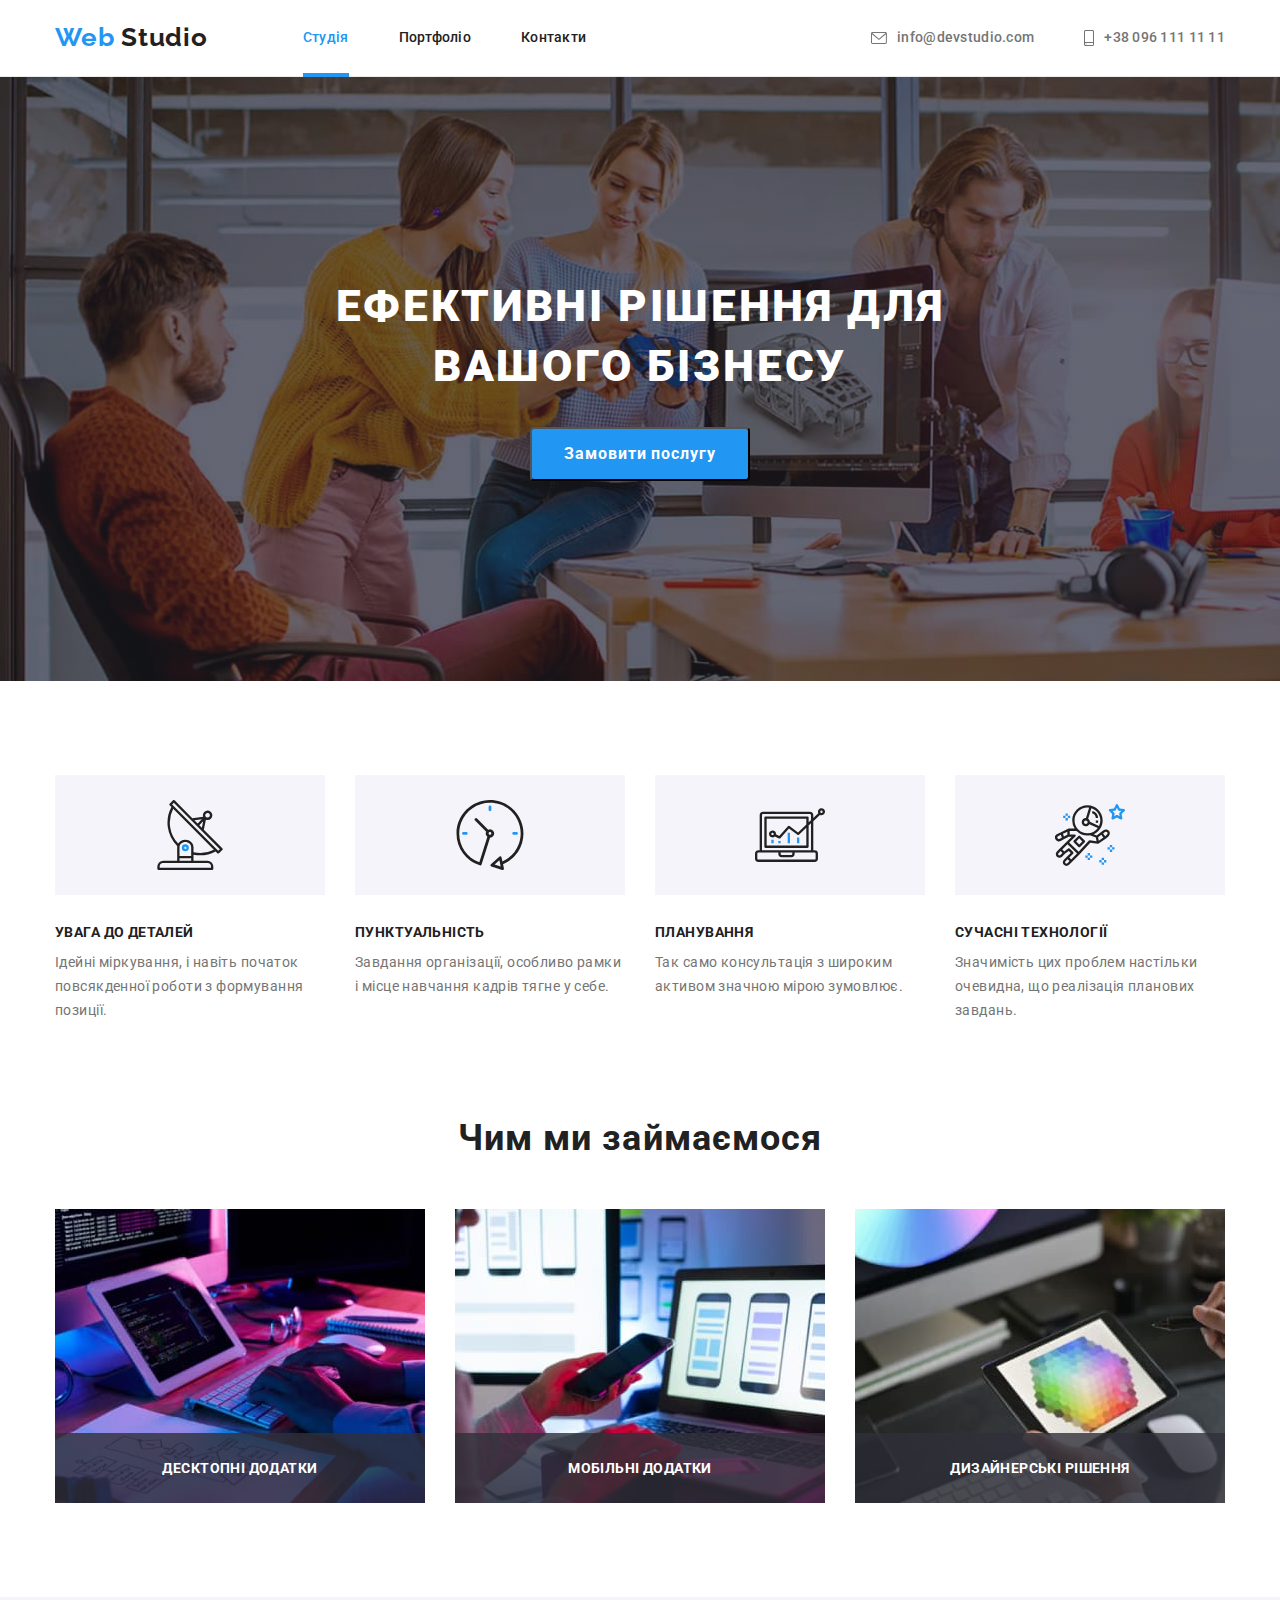
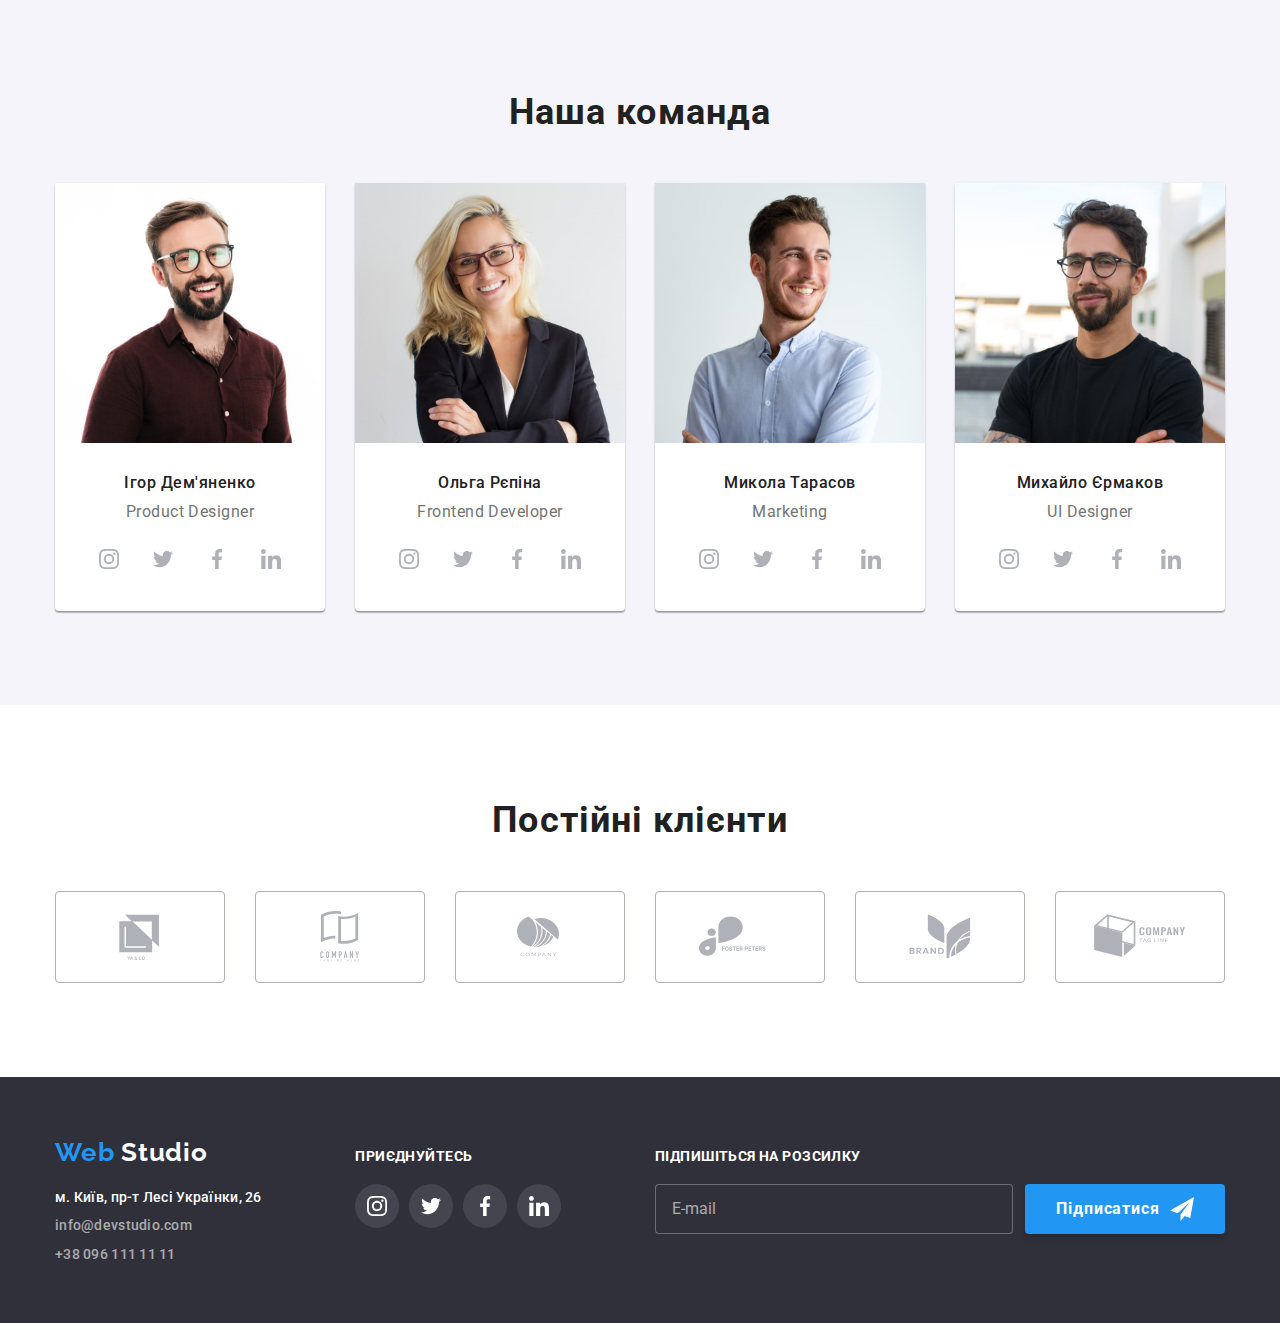
==== index.html @ 8e0d3721 "copy" ====
<!DOCTYPE html>
<html lang="uk">
  <head>
    <meta charset="UTF-8" />
    <meta http-equiv="X-UA-Compatible" content="IE=edge" />
    <meta name="viewport" content="width=device-width, initial-scale=1.0" />
    <title>studio</title>
    <link rel="preconnect" href="https://fonts.googleapis.com" />
    <link rel="preconnect" href="https://fonts.gstatic.com" crossorigin />
    <link
      href="https://fonts.googleapis.com/css2?family=Raleway:wght@700&family=Roboto:wght@400;500;700;900&display=swap"
      rel="stylesheet"
    />
    <link
      rel="stylesheet"
      href="https://cdnjs.cloudflare.com/ajax/libs/modern-normalize/1.1.0/modern-normalize.min.css"
    />
    <link rel="stylesheet" href="./css/main.min.css" />
  </head>
  <body>
    <header class="header header_border">
      <div class="container header__header-container">
        <nav class="page-navigation page-navigation_position">
          <a href="./index.html" class="logo page-navigator__logo"
            ><span class="logo__accent">Web</span> Studio</a
          >
          <ul class="list menu menu_position">
            <li>
              <a href="./index.html" class="menu__link menu__link_current"
                >Студія</a
              >
            </li>
            <li><a href="./portfolio.html" class="menu__link">Портфоліо</a></li>
            <li><a href="" class="menu__link">Контакти</a></li>
          </ul>
        </nav>
        <ul class="list main-contacts main-contacts_position">
          <li>
            <a
              href="mailto:info@devstudio.com"
              class="contact main-contacts__contact"
            >
              <svg
                aria-label="іконка листа"
                class="contact__icon-mail"
                width="16"
                height="12"
              >
                <use href="./image/sprite.svg#icon-mail"></use>
              </svg>
              info@devstudio.com
            </a>
          </li>
          <li>
            <a href="tel:+380961111111" class="contact main-contacts__contact">
              <svg
                aria-label="іконка телефону"
                class="contact__icon-phone"
                width="10"
                height="16"
              >
                <use href="./image/sprite.svg#icon-phone"></use></svg
              >+38 096 111 11 11</a
            >
          </li>
        </ul>
      </div>
    </header>
    <main>
      <!-- Замовити послугу -->
      <section class="hero hero_overview">
        <div class="container">
          <h1 class="hero__title">Ефективні рішення для вашого бізнесу</h1>
          <button type="button" class="hero__button" data-modal-open>
            Замовити послугу
          </button>
        </div>
      </section>
      <!-- Наші уміння -->
      <section class="our-skills">
        <div class="container">
          <h2 class="visually-hidden">Наші переваги</h2>
          <ul class="skills-list list">
            <li>
              <div class="icon-skills">
                <svg width="70" height="70">
                  <use href="./image/sprite.svg#icon-antenna"></use>
                </svg>
              </div>
              <h3 class="skills-title">Увага до деталей</h3>
              <p class="text">
                Ідейні міркування, і навіть початок повсякденної роботи з
                формування позиції.
              </p>
            </li>
            <li>
              <div class="icon-skills">
                <svg width="70" height="70">
                  <use href="./image/sprite.svg#icon-clock"></use>
                </svg>
              </div>
              <h3 class="skills-title">Пунктуальність</h3>
              <p class="text">
                Завдання організації, особливо рамки і місце навчання кадрів
                тягне у себе.
              </p>
            </li>
            <li>
              <div class="icon-skills">
                <svg width="70" height="70">
                  <use href="./image/sprite.svg#icon-diagram"></use>
                </svg>
              </div>
              <h3 class="skills-title">Планування</h3>
              <p class="text">
                Так само консультація з широким активом значною мірою зумовлює.
              </p>
            </li>
            <li>
              <div class="icon-skills">
                <svg width="70" height="70">
                  <use href="./image/sprite.svg#icon-astronaut"></use>
                </svg>
              </div>
              <h3 class="skills-title">Сучасні технології</h3>
              <p class="text">
                Значимість цих проблем настільки очевидна, що реалізація
                планових завдань.
              </p>
            </li>
          </ul>
        </div>
      </section>
      <!-- Чим ми займаємося -->
      <section class="section">
        <div class="container">
          <h2 class="work">Чим ми займаємося</h2>
          <ul class="list work-list">
            <li class="work-list-img">
              <img
                src="image/img1.jpg"
                alt="людина набирає текст на клавіатурі"
                width="370"
              />
              <p class="work-text">Десктопні додатки</p>
            </li>
            <li class="work-list-img">
              <img
                src="image/img2.jpg"
                alt="людина тримає в руці телефон"
                width="370"
              />
              <p class="work-text">Мобільні додатки</p>
            </li>
            <li class="work-list-img">
              <img
                src="image/img3.jpg"
                alt="людина розфарбовує малюнок на
            планшеті"
                width="370"
              />
              <p class="work-text">Дизайнерські рішення</p>
            </li>
          </ul>
        </div>
      </section>
      <!-- Наша команда -->
      <section class="our-team section">
        <div class="container">
          <h2 class="team">Наша команда</h2>
          <ul class="list our-team-list">
            <li class="team-list">
              <img
                src="image/ProductDesigner.jpg"
                alt="фотографія головного дизайнера"
                width="270"
              />
              <h3 class="name">Ігор Дем'яненко</h3>
              <p lang="en" class="profession">Product Designer</p>
              <ul class="name-icon">
                <li class="name-list">
                  <a class="name-icon-link" href="">
                    <svg
                      lang="en"
                      aria-label="instagram icon"
                      class="socials-icon"
                      width="20"
                      height="20"
                    >
                      <use href="./image/sprite.svg#icon-instagram"></use>
                    </svg>
                  </a>
                </li>
                <li class="name-list">
                  <a class="name-icon-link" href="">
                    <svg
                      lang="en"
                      aria-label="twitter icon"
                      class="socials-icon"
                      width="20"
                      height="20"
                    >
                      <use href="./image/sprite.svg#icon-twitter"></use>
                    </svg>
                  </a>
                </li>
                <li class="name-list">
                  <a class="name-icon-link" href="">
                    <svg
                      lang="en"
                      aria-label="facebook icon"
                      class="socials-icon"
                      width="20"
                      height="20"
                    >
                      <use href="./image/sprite.svg#icon-facebook"></use>
                    </svg>
                  </a>
                </li>
                <li class="name-list">
                  <a class="name-icon-link" href="">
                    <svg
                      lang="en"
                      aria-label="linkedin icon"
                      class="socials-icon"
                      width="20"
                      height="20"
                    >
                      <use href="./image/sprite.svg#icon-linkedin"></use>
                    </svg>
                  </a>
                </li>
              </ul>
            </li>
            <li class="team-list">
              <img
                src="image/FrontendDeveloper.jpg"
                alt="фотографія розробника"
                width="270"
              />
              <h3 class="name">Ольга Рєпіна</h3>
              <p lang="en" class="profession">Frontend Developer</p>
              <ul class="name-icon">
                <li class="name-list">
                  <a class="name-icon-link" href="">
                    <svg
                      lang="en"
                      aria-label="instagram icon"
                      class="socials-icon"
                      width="20"
                      height="20"
                    >
                      <use href="./image/sprite.svg#icon-instagram"></use>
                    </svg>
                  </a>
                </li>
                <li class="name-list">
                  <a class="name-icon-link" href="">
                    <svg
                      lang="en"
                      aria-label="twitter icon"
                      class="socials-icon"
                      width="20"
                      height="20"
                    >
                      <use href="./image/sprite.svg#icon-twitter"></use>
                    </svg>
                  </a>
                </li>
                <li class="name-list">
                  <a class="name-icon-link" href="">
                    <svg
                      lang="en"
                      aria-label="facebook icon"
                      class="socials-icon"
                      width="20"
                      height="20"
                    >
                      <use href="./image/sprite.svg#icon-facebook"></use>
                    </svg>
                  </a>
                </li>
                <li class="name-list">
                  <a class="name-icon-link" href="">
                    <svg
                      lang="en"
                      aria-label="linkedin icon"
                      class="socials-icon"
                      width="20"
                      height="20"
                    >
                      <use href="./image/sprite.svg#icon-linkedin"></use>
                    </svg>
                  </a>
                </li>
              </ul>
            </li>
            <li class="team-list">
              <img
                src="image/Marketing.jpg"
                alt="фотографія маркетолога"
                width="270"
              />
              <h3 class="name">Микола Тарасов</h3>
              <p lang="en" class="profession">Marketing</p>
              <ul class="name-icon">
                <li class="name-list">
                  <a class="name-icon-link" href="">
                    <svg
                      lang="en"
                      aria-label="instagram icon"
                      class="socials-icon"
                      width="20"
                      height="20"
                    >
                      <use href="./image/sprite.svg#icon-instagram"></use>
                    </svg>
                  </a>
                </li>
                <li class="name-list">
                  <a class="name-icon-link" href="">
                    <svg
                      lang="en"
                      aria-label="twitter icon"
                      class="socials-icon"
                      width="20"
                      height="20"
                    >
                      <use href="./image/sprite.svg#icon-twitter"></use>
                    </svg>
                  </a>
                </li>
                <li class="name-list">
                  <a class="name-icon-link" href="">
                    <svg
                      lang="en"
                      aria-label="facebook icon"
                      class="socials-icon"
                      width="20"
                      height="20"
                    >
                      <use href="./image/sprite.svg#icon-facebook"></use>
                    </svg>
                  </a>
                </li>
                <li class="name-list">
                  <a class="name-icon-link" href="">
                    <svg
                      lang="en"
                      aria-label="linkedin icon"
                      class="socials-icon"
                      width="20"
                      height="20"
                    >
                      <use href="./image/sprite.svg#icon-linkedin"></use>
                    </svg>
                  </a>
                </li>
              </ul>
            </li>
            <li class="team-list">
              <img
                src="image/UIDesigner.jpg"
                alt="фотографія дизайнера"
                width="270"
              />
              <h3 class="name">Михайло Єрмаков</h3>
              <p lang="en" class="profession">UI Designer</p>
              <ul class="name-icon">
                <li class="name-list">
                  <a class="name-icon-link" href="">
                    <svg
                      lang="en"
                      aria-label="instagram icon"
                      class="socials-icon"
                      width="20"
                      height="20"
                    >
                      <use href="./image/sprite.svg#icon-instagram"></use>
                    </svg>
                  </a>
                </li>
                <li class="name-list">
                  <a class="name-icon-link" href="">
                    <svg
                      lang="en"
                      aria-label="twitter icon"
                      class="socials-icon"
                      width="20"
                      height="20"
                    >
                      <use href="./image/sprite.svg#icon-twitter"></use>
                    </svg>
                  </a>
                </li>
                <li class="name-list">
                  <a class="name-icon-link" href="">
                    <svg
                      lang="en"
                      aria-label="facebook icon"
                      class="socials-icon"
                      width="20"
                      height="20"
                    >
                      <use href="./image/sprite.svg#icon-facebook"></use>
                    </svg>
                  </a>
                </li>
                <li class="name-list">
                  <a class="name-icon-link" href="">
                    <svg
                      lang="en"
                      aria-label="linkedin icon"
                      class="socials-icon"
                      width="20"
                      height="20"
                    >
                      <use href="./image/sprite.svg#icon-linkedin"></use>
                    </svg>
                  </a>
                </li>
              </ul>
            </li>
          </ul>
        </div>
      </section>
      <!-- Постійні клієнти -->
      <section class="section">
        <div class="container">
          <h2 class="clients">Постійні клієнти</h2>
          <ul class="clients-list">
            <li class="clients-list-icon">
              <a class="clients-link" href="">
                <svg class="clients-icon" width="106" height="60">
                  <use href="./image/sprite.svg#icon-Logo1"></use>
                </svg>
              </a>
            </li>
            <li class="clients-list-icon">
              <a class="clients-link" href="">
                <svg class="clients-icon" width="106" height="60">
                  <use href="./image/sprite.svg#icon-Logo2"></use>
                </svg>
              </a>
            </li>
            <li class="clients-list-icon">
              <a class="clients-link" href="">
                <svg class="clients-icon" width="106" height="60">
                  <use href="./image/sprite.svg#icon-Logo3"></use>
                </svg>
              </a>
            </li>
            <li class="clients-list-icon">
              <a class="clients-link" href="">
                <svg class="clients-icon" width="106" height="60">
                  <use href="./image/sprite.svg#icon-Logo4"></use>
                </svg>
              </a>
            </li>
            <li class="clients-list-icon">
              <a class="clients-link" href="">
                <svg class="clients-icon" width="106" height="60">
                  <use href="./image/sprite.svg#icon-Logo5"></use>
                </svg>
              </a>
            </li>
            <li class="clients-list-icon">
              <a class="clients-link" href="">
                <svg class="clients-icon" width="106" height="60">
                  <use href="./image/sprite.svg#icon-Logo6"></use>
                </svg>
              </a>
            </li>
          </ul>
        </div>
      </section>
    </main>
    <footer class="footer-item footer-item_position">
      <div class="container footer-item__footer-container">
        <div class="footer-box footer-box_position">
          <a href="./index.html" class="logo footer-item__logo">
            <span class="logo__accent">Web</span> Studio</a
          >
          <address>
            <ul class="footer-address list">
              <li class="footer-address__title">
                <a href="" class="footer-address__location"
                  >м. Київ, пр-т Лесі Українки, 26</a
                >
              </li>
              <li class="footer-address__title">
                <a
                  href="mailto:info@devstudio.com"
                  class="footer-address__contact"
                  >info@devstudio.com</a
                >
              </li>
              <li class="footer-address__title">
                <a href="tel:+380961111111" class="footer-address__contact"
                  >+38 096 111 11 11</a
                >
              </li>
            </ul>
          </address>
        </div>
        <div>
          <p class="footer-title footer-title_position">Приєднуйтесь</p>
          <ul class="footer-icon-list footer-icon-list_overview">
            <li class="footer-icon footer-icon-list__footer-icon">
              <a href="">
                <svg
                  lang="en"
                  aria-label="instagram icon"
                  class="footer-icon__socials"
                  width="20"
                  height="20"
                >
                  <use href="./image/sprite.svg#icon-instagram"></use></svg
              ></a>
            </li>
            <li class="footer-icon footer-icon-list__footer-icon">
              <a href="">
                <svg
                  lang="en"
                  aria-label="twitter icon"
                  class="footer-icon__socials"
                  width="20"
                  height="20"
                >
                  <use href="./image/sprite.svg#icon-twitter"></use>
                </svg>
              </a>
            </li>
            <li class="footer-icon footer-icon-list__footer-icon">
              <a href="">
                <svg
                  lang="en"
                  aria-label="facebook icon"
                  class="footer-icon__socials"
                  width="20"
                  height="20"
                >
                  <use href="./image/sprite.svg#icon-facebook"></use>
                </svg>
              </a>
            </li>
            <li class="footer-icon footer-icon-list__footer-icon">
              <a href="">
                <svg
                  lang="en"
                  aria-label="linkedin icon"
                  class="footer-icon__socials"
                  width="20"
                  height="20"
                >
                  <use href="./image/sprite.svg#icon-linkedin"></use>
                </svg>
              </a>
            </li>
          </ul>
        </div>
        <div class="footer-mail footer-mail_overview">
          <p class="footer-title footer-title_position">
            Підпишіться на розсилку
          </p>
          <form class="footer-mail__form">
            <label class="footer-mail__field">
              <input
                class="footer-mai__input"
                type="email"
                name="email"
                placeholder="E-mail"
                required
              />
            </label>
            <button
              class="footer-mail-btn footer-mail-btn_overview"
              type="submit"
            >
              Підписатися
              <svg class="footer-mail-btn__icon" width="24" height="24">
                <use href="./image/sprite.svg#icon-send"></use>
              </svg>
            </button>
          </form>
        </div>
      </div>
    </footer>
    <div class="backdrop is-hidden" data-modal>
      <div class="modal">
        <button type="button" class="modal-close-btn" data-modal-close>
          <svg class="modal-close-icon" width="18" height="18">
            <use href="./image/sprite.svg#icon-close"></use>
          </svg>
        </button>
        <p class="modal-form-title">Залиште свої дані, ми вам передзвонимо</p>
        <form class="modal-form">
          <label class="modal-form-field">
            <span class="modal-form-desc">Ім'я</span>
            <span class="modal-form-input-wrapper">
              <input
                class="modal-form-input"
                type="text"
                name="username"
                minlength="2"
                pattern="[a-zA-Zа-яА-ЯїЇіІ]+"
              />
              <svg class="modal-form-input-icon" width="18" height="18">
                <use href="./image/sprite.svg#icon-person-black"></use>
              </svg>
            </span>
          </label>
          <label class="modal-form-field">
            <span class="modal-form-desc">Телефон</span>
            <span class="modal-form-input-wrapper">
              <input
                class="modal-form-input"
                type="tel"
                name="phone_number"
                pattern="[0-9]{3}-[0-9]{3}-[0-9]{2}-[0-9]{2}"
                title="xxx-xxx-xx-xx"
              />
              <svg class="modal-form-input-icon" width="18" height="18">
                <use href="./image/sprite.svg#icon-phone-black"></use>
              </svg>
            </span>
          </label>
          <label class="modal-form-field">
            <span class="modal-form-desc">Пошта</span>
            <span class="modal-form-input-wrapper">
              <input class="modal-form-input" type="email" name="email" />
              <svg class="modal-form-input-icon" width="18" height="18">
                <use href="./image/sprite.svg#icon-email-black"></use>
              </svg>
            </span>
          </label>
          <label class="modal-form-field-coment">
            <span class="modal-form-desc">Коментар</span>
            <textarea
              class="modal-form-message"
              name="feedback"
              placeholder="Введіть текст"
            ></textarea>
          </label>
          <label class="modal-form-check-field">
            <input
              class="modal-form-check visually-hidden"
              type="checkbox"
              name="user-policy"
              required
            />
            <svg class="modal-form-own-checkbox" width="16" height="15">
              <use
                class="modal-form-own-checkbox-icon"
                href="./image/sprite.svg#icon-vector"
              ></use>
            </svg>
            Погоджуюся з розсилкою та приймаю&nbsp;
            <a class="link-contact" href="">Умови договору</a>
          </label>
          <button type="submit" class="modal-form-submit">Відправити</button>
        </form>
      </div>
    </div>
    <script src="./js/modal.js"></script>
  </body>
</html>
---- css/main.min.css ----
:root{--main-color: #212121;--hover-color: #2196F3;--secondary-color: #757575;--withe-color: #ffffff;--background-color: #2F303A;--team-color: #F5F4FA}body{font-family:"Roboto",sans-serif;color:#212121;background-color:#fff}.visually-hidden{position:absolute;white-space:nowrap;width:1px;height:1px;overflow:hidden;border:0;padding:0;clip:rect(0 0 0 0);clip-path:inset(50%);margin:-1px}ul{list-style:none;margin-top:0;margin-bottom:0;padding-left:0}h1,h2,h3,h4,p{margin-top:0;margin-bottom:0}button{cursor:pointer}img{display:block;max-width:100%;height:auto}.section{padding-top:94px;padding-bottom:94px}.container{width:1200px;margin-right:auto;margin-left:auto;padding-right:15px;padding-left:15px}.page-navigator__logo{font-family:"Raleway",sans-serif;font-weight:700;font-size:26px;line-height:1.2;letter-spacing:.03em;color:var(--main-color);text-decoration:none;margin-right:95px}.logo__accent{color:var(--hover-color)}.footer-item__logo{font-family:"Raleway",sans-serif;font-weight:700;font-size:26px;line-height:1.2;letter-spacing:.03em;color:var(--withe-color);text-decoration:none;display:inline-block;margin-bottom:20px}.header_border{border-bottom:1px solid #ececec}.header__header-container{display:flex;align-items:center;justify-content:space-between}.page-navigation_position{display:flex;align-items:center}.menu_position{display:flex;column-gap:50px}.main-contacts_position{display:flex;column-gap:50px}.contact__icon-mail,.contact__icon-phone{margin-right:10px;fill:currentColor}.list a{font-weight:500;font-size:14px;line-height:1.14;letter-spacing:.02em;text-decoration:none}.menu__link{display:block;color:var(--main-color);text-decoration:none;padding-top:30px;padding-bottom:30px;transition:color 250ms cubic-bezier(0.4, 0, 0.2, 1)}.menu__link:hover,.menu__link:focus{color:var(--hover-color)}.menu__link_current{color:var(--hover-color);position:relative}.menu__link_current::after{position:absolute;display:block;content:"";height:4px;width:100%;left:0;bottom:-1px;background-color:var(--hover-color)}.main-contacts__contact{display:flex;color:var(--secondary-color);padding-top:30px;padding-bottom:30px;text-decoration:none;align-items:center;transition:color 250ms cubic-bezier(0.4, 0, 0.2, 1)}.main-contacts__contact:hover,.main-contacts__contact:focus{color:var(--hover-color)}.hero_overview{color:var(--withe-color);background-color:var(--background-color);padding-top:200px;padding-bottom:200px;background-image:linear-gradient(rgba(47, 48, 58, 0.4), rgba(47, 48, 58, 0.4)),url(../image/bgimg.jpg);background-size:cover}.hero__title{font-weight:900;font-size:44px;line-height:1.36;text-align:center;letter-spacing:.06em;text-transform:uppercase;width:700px;margin-right:auto;margin-left:auto;margin-bottom:30px}.hero__button{font-family:inherit;font-weight:700;font-size:16px;line-height:1.88;display:flex;align-items:center;text-align:center;letter-spacing:.06em;background-color:var(--hover-color);color:var(--withe-color);margin-right:auto;margin-left:auto;padding:10px 32px;border-radius:4px;transition:box-shadow 250ms cubic-bezier(0.4, 0, 0.2, 1)}.hero__button:hover,.hero__button:focus{box-shadow:0px 4px 4px rgba(0,0,0,.15);border-radius:4px}.our-skills{padding-top:94px}.icon-skills{display:flex;justify-content:center;align-items:center;background-color:var(--team-color);height:120px;margin-bottom:30px}.skills-title{font-weight:700;font-size:14px;line-height:1.14;letter-spacing:.03em;text-transform:uppercase;margin-bottom:10px}.skills-list{display:flex;column-gap:30px}.skills-list>li{width:270px}.text{font-size:14px;line-height:1.71;letter-spacing:.03em;color:var(--secondary-color)}.work,.team,.clients{font-weight:700;font-size:36px;line-height:1.17;text-align:center;letter-spacing:.03em;margin-bottom:50px}.work-list{display:flex;column-gap:30px}.work-list-img{position:relative}.work-text{position:absolute;display:flex;width:100%;height:70px;bottom:0;right:50%;color:var(--withe-color);background-color:rgba(47,48,58,.8);font-weight:700;font-size:14px;text-align:center;letter-spacing:.03em;text-transform:uppercase;transform:translate(50%, 0);justify-content:center;align-items:center}.our-team{background-color:var(--team-color)}.name{font-weight:500;font-size:16px;line-height:1.19;text-align:center;letter-spacing:.03em;padding-top:30px;margin-bottom:10px}.profession{font-size:16px;line-height:1.19;text-align:center;letter-spacing:.03em;color:var(--secondary-color);margin-bottom:16px}.name-icon{display:flex;justify-content:center;column-gap:10px;padding-bottom:30px}.name-list{width:44px;height:44px}.name-icon-link{display:flex;align-items:center;justify-content:center;width:100%;height:100%;border-radius:50%;background-color:var(--withe-color);color:#afb1b8;transition:background-color 250ms cubic-bezier(0.4, 0, 0.2, 1)}.name-icon-link:hover,.name-icon-link:focus{background-color:var(--hover-color)}.name-icon-link:hover .socials-icon,.name-icon-link:hover .socials-icon,.name-icon-link:focus .socials-icon,.name-icon-link:focus .socials-icon{fill:var(--withe-color)}.team-list{background-color:var(--withe-color);border-radius:0px 0px 4px 4px;box-shadow:0px 1px 3px rgba(0,0,0,.12),0px 1px 1px rgba(0,0,0,.14),0px 2px 1px rgba(0,0,0,.2)}.our-team-list{display:flex;column-gap:30px}.socials-icon{fill:currentColor;transition:fill 250ms cubic-bezier(0.4, 0, 0.2, 1)}.clients-list{display:flex;justify-content:center;align-items:center;column-gap:30px}.clients-icon{padding:16px 32px;width:100%;height:100%;fill:currentColor}.clients-icon:hover,.clients-icon:focus{fill:currentColor}.clients-list-icon{width:170px;height:92px}.clients-list-icon>a{display:flex;align-items:center;justify-content:center;color:#afb1b8;width:100%;height:100%}.clients-link{border:1px solid #afb1b8;border-radius:4px;transition:border-color 250ms cubic-bezier(0.4, 0, 0.2, 1),color 250ms cubic-bezier(0.4, 0, 0.2, 1)}.clients-link:hover,.clients-link:focus{border-color:var(--hover-color);color:var(--hover-color)}.footer-item_position{background-color:var(--background-color);padding-top:60px;padding-bottom:60px}.footer-box_position{margin-right:auto}.footer-address__location{font-style:normal;font-size:14px;line-height:1.7;letter-spacing:.03em;color:var(--withe-color);text-decoration:none;display:inline-block;transition:color 250ms cubic-bezier(0.4, 0, 0.2, 1)}.footer-address__location:hover,.footer-address__location:focus{color:var(--hover-color)}.footer-address__contact{color:rgba(255,255,255,.6);font-style:normal;font-size:14px;line-height:1.7;letter-spacing:.03em;transition:color 250ms cubic-bezier(0.4, 0, 0.2, 1)}.footer-address__contact:hover,.footer-address__contact:focus{color:var(--hover-color)}.footer-address__title:not(:last-child){margin-bottom:10px}.footer-item__footer-container{display:flex;align-items:baseline;column-gap:70px}.footer-title_position{font-weight:700;font-size:14px;line-height:16px;letter-spacing:.03em;text-transform:uppercase;color:var(--withe-color);margin-bottom:20px}.footer-icon-list_overview{display:flex;column-gap:10px}.footer-icon-list__footer-icon{width:44px;height:44px}.footer-icon-list__footer-icon>a{display:flex;align-items:center;justify-content:center;color:var(--withe-color);background-color:rgba(255,255,255,.1);width:100%;height:100%;border-radius:50%;transition:background-color 250ms cubic-bezier(0.4, 0, 0.2, 1)}.footer-icon-list__footer-icon>a:hover,.footer-icon-list__footer-icon>a:focus{background-color:var(--hover-color)}.footer-icon__socials{fill:currentColor}.footer-mail_overview{width:570px;margin-left:auto}.footer-mail__form{display:flex;column-gap:12px}.footer-mai__input{border:1px solid rgba(255,255,255,.3);border-radius:4px;background-color:var(--background-color);height:50px;width:358px;padding-left:16px;color:var(--withe-color)}.footer-mai__input::placeholder{font-size:16px;line-height:20px;color:rgba(255,255,255,.6)}.footer-mail-btn_overview{display:flex;width:100%;align-items:center;justify-content:center;font-weight:700;font-size:16px;line-height:30px;text-align:center;letter-spacing:.06em;color:var(--withe-color);background-color:var(--hover-color);border:none;border-radius:4px;box-shadow:0px 4px 4px rgba(0,0,0,.15)}.footer-mail-btn__icon{fill:currentColor;margin-left:10px}.backdrop{position:fixed;top:0;left:0;z-index:100;width:100%;height:100%;background-color:rgba(0,0,0,.2);opacity:1;transition:opacity 250ms cubic-bezier(0.4, 0, 0.2, 1),visibility 250ms cubic-bezier(0.4, 0, 0.2, 1)}.backdrop.is-hidden{visibility:hidden;opacity:0;pointer-events:none}.backdrop.is-hidden.modal{transform:translate(-50%, -50%) scale(0.9)}.modal{position:absolute;top:50%;left:50%;width:528px;height:581px;background-color:#fff;transform:translate(-50%, -50%) scale(1);transition:transform 250ms cubic-bezier(0.4, 0, 0.2, 1);padding:40px;box-shadow:0px 1px 3px rgba(0,0,0,.12),0px 1px 1px rgba(0,0,0,.14),0px 2px 1px rgba(0,0,0,.2);border-radius:4px}.modal-close-btn{position:absolute;top:5px;right:8px;display:flex;align-items:center;justify-content:center;width:30px;height:30px;background-color:rgba(0,0,0,0);border:1px solid rgba(0,0,0,.1);border-radius:50%;padding:0;transition:color 250ms cubic-bezier(0.4, 0, 0.2, 1)}.modal-close-btn:hover,.modal-close-btn:focus{color:var(--hover-color)}.modal-close-icon{fill:currentColor}.modal-form-title{font-weight:700;font-size:20px;line-height:23px;text-align:center;letter-spacing:.03em;color:var(--main-color);text-align:center;margin-bottom:12px}.modal-form{display:flex;flex-direction:column}.modal-form-input{width:100%;height:40px;border:1px solid rgba(33,33,33,.2);border-radius:4px;color:var(--main-color);padding-left:42px;transition:border-color 250ms cubic-bezier(0.4, 0, 0.2, 1)}.modal-form-input:focus{border-color:var(--hover-color);outline:none}.modal-form-input:focus+.modal-form-input-icon{fill:var(--hover-color)}.modal-form-desc{display:block;font-weight:400;font-size:12px;line-height:14px;letter-spacing:.01em;color:var(--secondary-color);margin-bottom:4px}.modal-form-field{margin-bottom:10px}.modal-form-field-coment{margin-bottom:20px}.modal-form-input-wrapper{display:block;position:relative}.modal-form-input-icon{position:absolute;top:50%;left:12px;transform:translateY(-50%);transition:fill 250ms cubic-bezier(0.4, 0, 0.2, 1)}.modal-form-message{display:block;width:100%;height:120px;border:1px solid rgba(33,33,33,.2);border-radius:4px;color:var(--main-color);padding:12px 16px;resize:none;transition:border-color 250ms cubic-bezier(0.4, 0, 0.2, 1)}.modal-form-message:focus{outline:none;border-color:var(--hover-color)}.modal-form-message::placeholder{font-size:12px;line-height:14px;letter-spacing:.01em;color:rgba(117,117,117,.5)}.modal-form-own-checkbox{border:2px solid var(--main-color);border-radius:3px;cursor:pointer;transition:background-color 250ms cubic-bezier(0.4, 0, 0.2, 1),border-color 250ms cubic-bezier(0.4, 0, 0.2, 1),box-shadow 250ms cubic-bezier(0.4, 0, 0.2, 1);margin-right:10px}.modal-form-check:checked+.modal-form-own-checkbox{background-color:var(--hover-color);border-color:var(--hover-color)}.modal-form-check:focus+.modal-form-own-checkbox{box-shadow:0 0 0 2px rgba(0,0,255,.5)}.modal-form-own-checkbox-icon{display:none;fill:var(--withe-color)}.modal-form-check:checked+.modal-form-own-checkbox .modal-form-own-checkbox-icon{display:block}.modal-form-check-field{display:flex;align-items:center;margin-bottom:30px;font-size:14px;line-height:24px;letter-spacing:.03em;justify-content:center}.link-contact{color:var(--hover-color)}.modal-form-submit{font-family:inherit;display:flex;align-self:center;text-align:center;font-weight:700;font-size:16px;line-height:30px;letter-spacing:.06em;width:200px;height:50px;padding:10px 52px;margin-right:auto;margin-left:auto;color:var(--withe-color);background-color:var(--hover-color);box-shadow:0px 4px 4px rgba(0,0,0,.15);border-radius:4px;border:none}.filtr-list{display:flex;justify-content:center;column-gap:8px;margin-bottom:50px}.button{font-family:inherit;font-weight:500;font-size:16px;line-height:1.6;text-align:center;letter-spacing:.03em;color:var(--main-color);background-color:var(--team-color);border-color:rgba(0,0,0,0);border-radius:4px;padding:5px 25px;transition:background 250ms cubic-bezier(0.4, 0, 0.2, 1),color 250ms cubic-bezier(0.4, 0, 0.2, 1),box-shadow 250ms cubic-bezier(0.4, 0, 0.2, 1)}.button:hover,.button:focus{color:var(--withe-color);background:var(--hover-color);box-shadow:0px 3px 1px rgba(0,0,0,.1),0px 1px 2px rgba(0,0,0,.08),0px 2px 2px rgba(0,0,0,.12)}.portfolio-list{display:flex;flex-wrap:wrap;gap:30px}.portfolio-item{font-weight:700;font-size:18px;line-height:2;letter-spacing:.06em;margin-bottom:5px;color:var(--main-color)}.portfolio-text{font-size:14px;line-height:1.88;letter-spacing:.03em;color:var(--secondary-color)}.portfolio-border{border:1px solid #eee;border-top:none;padding:20px 25px}.portfolio-link{display:block;transition:box-shadow 250ms cubic-bezier(0.4, 0, 0.2, 1)}.portfolio-link:hover,.portfolio-link:focus{box-shadow:0px 1px 1px rgba(0,0,0,.12),0px 4px 4px rgba(0,0,0,.06),1px 4px 6px rgba(0,0,0,.16)}.portfolio-link:hover .product-overlay,.portfolio-link:focus .product-overlay{transform:translateY(0)}.product-thum{position:relative;overflow:hidden}.product-overlay{display:inline-block;position:absolute;width:100%;height:100%;top:0;left:0;background-color:rgba(33,150,243,.9);transform:translateY(101%);transition:transform 250ms cubic-bezier(0.4, 0, 0.2, 1);font-family:inherit;font-weight:400;font-size:18px;line-height:28px;letter-spacing:.03em;color:var(--withe-color);padding:63px 24px}/*# sourceMappingURL=main.min.css.map */
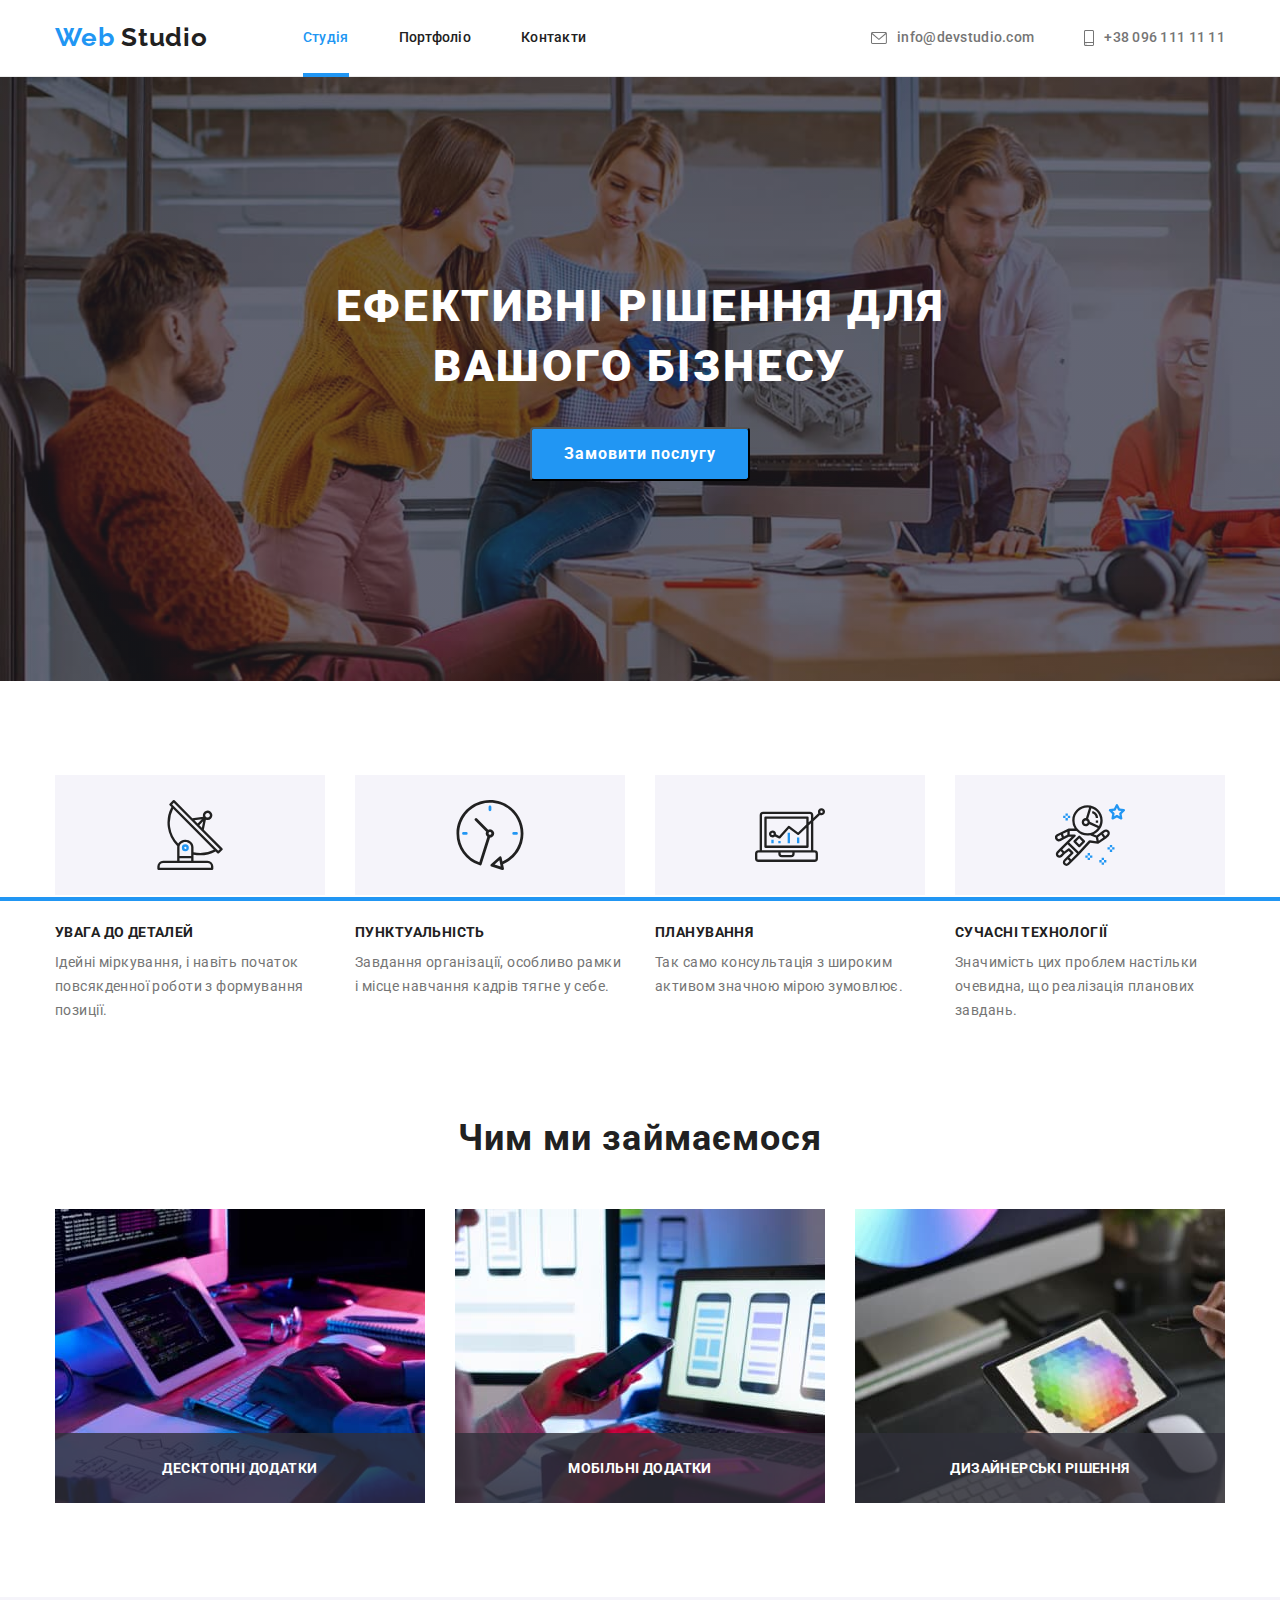
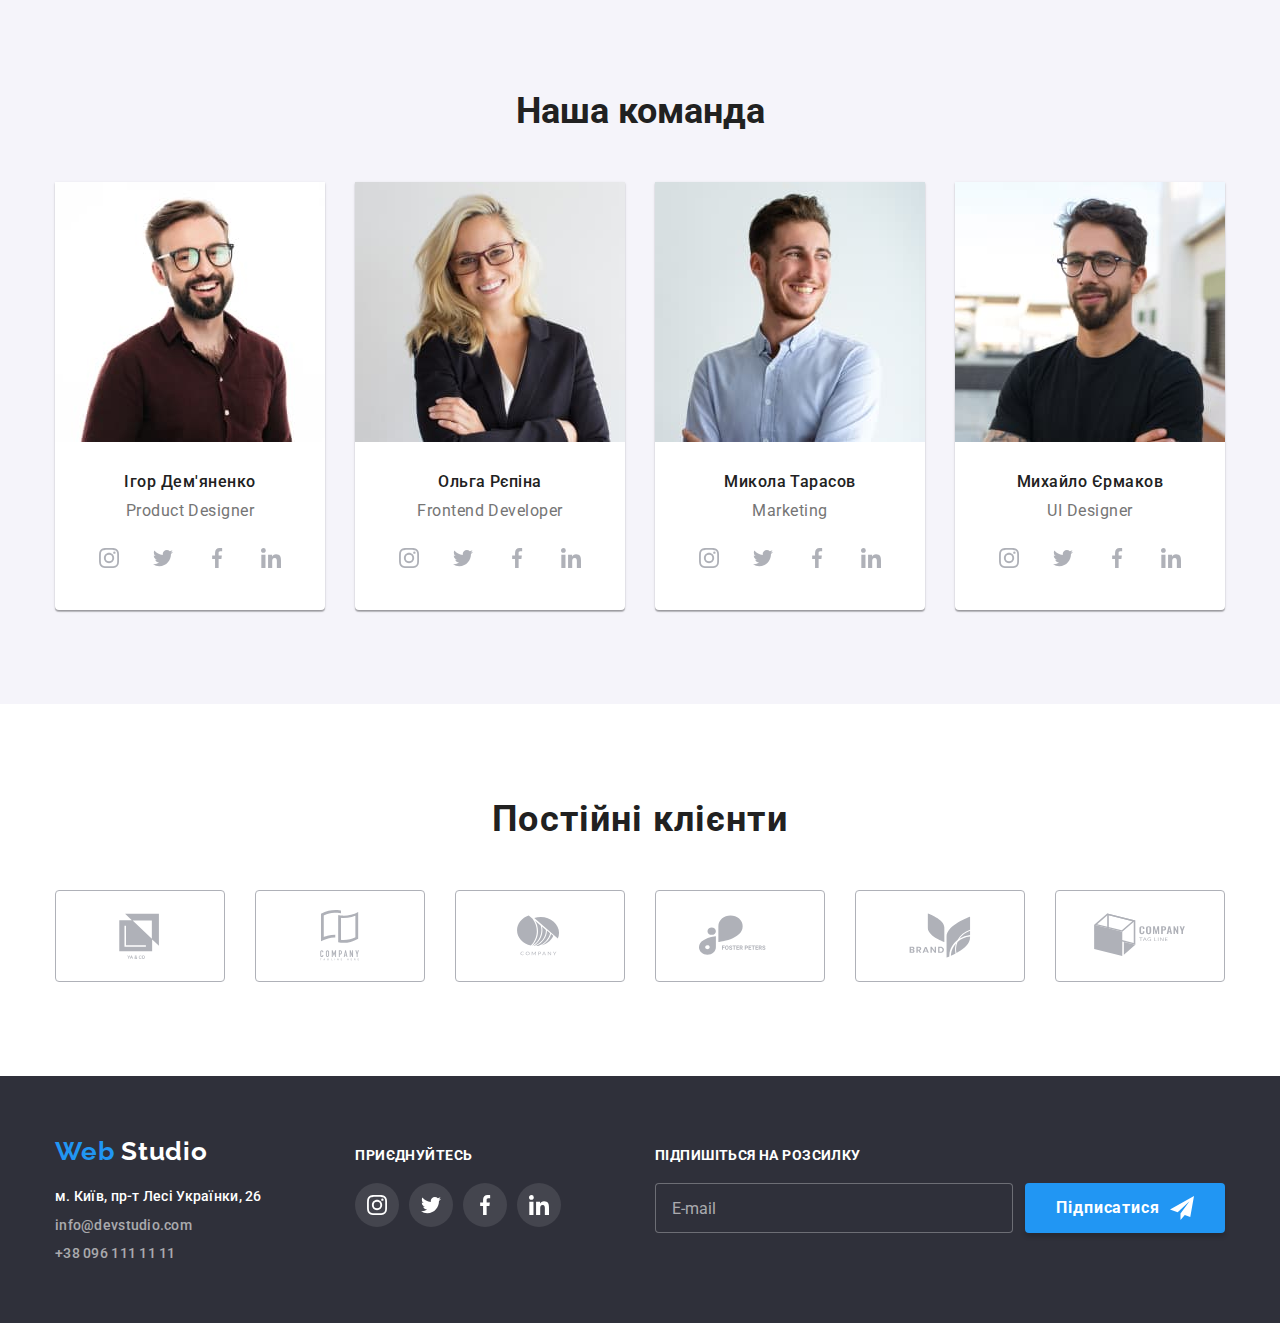
==== commit 38a8067c: "redy 1" ====
--- a/index.html
+++ b/index.html
@@ -34,6 +34,11 @@
             <li><a href="" class="menu__link">Контакти</a></li>
           </ul>
         </nav>
+        <button type="button" class="open-mobile-menu" data-menu-open>
+          <svg class="open-mobile-menu__icon">
+            <use href="./image/sprite.svg#icon-menu-mobile"></use>
+          </svg>
+        </button>
         <ul class="list main-contacts main-contacts_position">
           <li>
             <a
@@ -65,6 +70,57 @@
           </li>
         </ul>
       </div>
+      <div class="mobile-menu" data-menu>
+        <div class="container mobile-menu__container">
+          <button type="button" class="close-mobile-menu" data-menu-close>
+            <svg class="close-mobile-menu__icon">
+              <use href="./image/sprite.svg#icon-close-mobile"></use>
+            </svg>
+          </button>
+          <ul class="mobile-menu__list menu-list">
+            <li class="mobile-menu__item">
+              <a href="./index.html" class="menu-list__link menu__link_current"
+                >Студія</a
+              >
+            </li>
+            <li class="mobile-menu__item">
+              <a href="./portfolio.html" class="menu-list__link">Портфоліо</a>
+            </li>
+            <li class="mobile-menu__item">
+              <a href="" class="menu-list__link">Контакти</a>
+            </li>
+          </ul>
+          <ul class="mobile-menu-contacts">
+            <li class="mobile-menu__item">
+              <a class="mobile-menu-contacts__tel" href="tel:+380961111111"
+                >+38 096 111 11 11</a
+              >
+            </li>
+            <li class="mobile-menu__item">
+              <a
+                class="mobile-menu-contacts__mail"
+                href="mailto:info@devstudio.com"
+              >
+                info@devstudio.com
+              </a>
+            </li>
+          </ul>
+          <ul class="mobile-menu-socials">
+            <li class="mobile-menu-socials__item">
+              <a href="" class="mobile-menu-socials__link">Instagram</a>
+            </li>
+            <li class="mobile-menu-socials__item">
+              <a href="" class="mobile-menu-socials__link">Twitter</a>
+            </li>
+            <li class="mobile-menu-socials__item">
+              <a href="" class="mobile-menu-socials__link">Facebook</a>
+            </li>
+            <li class="mobile-menu-socials__item">
+              <a href="" class="mobile-menu-socials__link">LinkedIn</a>
+            </li>
+          </ul>
+        </div>
+      </div>
     </header>
     <main>
       <!-- Замовити послугу -->
@@ -132,49 +188,73 @@
         </div>
       </section>
       <!-- Чим ми займаємося -->
-      <section class="section">
-        <div class="container">
-          <h2 class="work">Чим ми займаємося</h2>
-          <ul class="list work-list">
-            <li class="work-list-img">
-              <img
-                src="image/img1.jpg"
-                alt="людина набирає текст на клавіатурі"
-                width="370"
-              />
-              <p class="work-text">Десктопні додатки</p>
-            </li>
-            <li class="work-list-img">
-              <img
-                src="image/img2.jpg"
-                alt="людина тримає в руці телефон"
-                width="370"
-              />
-              <p class="work-text">Мобільні додатки</p>
-            </li>
-            <li class="work-list-img">
-              <img
-                src="image/img3.jpg"
-                alt="людина розфарбовує малюнок на
+      <div class="work-box">
+        <section class="section">
+          <div class="container">
+            <h2 class="work">Чим ми займаємося</h2>
+            <ul class="list work-list">
+              <li class="work-list-img">
+                <img
+                  srcset="image/img1@2x.jpg 2x, image/img1.jpg 1x"
+                  src="image/img1.jpg"
+                  alt="людина набирає текст на клавіатурі"
+                  width="370"
+                />
+                <p class="work-text">Десктопні додатки</p>
+              </li>
+              <li class="work-list-img">
+                <img
+                  srcset="image/img2@2x.jpg 2x, image/img2.jpg 1x"
+                  src="image/img2.jpg"
+                  alt="людина тримає в руці телефон"
+                  width="370"
+                />
+                <p class="work-text">Мобільні додатки</p>
+              </li>
+              <li class="work-list-img">
+                <img
+                  srcset="image/img3@2x.jpg 2x, image/img3.jpg 1x"
+                  src="image/img3.jpg"
+                  alt="людина розфарбовує малюнок на
             планшеті"
-                width="370"
-              />
-              <p class="work-text">Дизайнерські рішення</p>
-            </li>
-          </ul>
-        </div>
-      </section>
+                  width="370"
+                />
+                <p class="work-text">Дизайнерські рішення</p>
+              </li>
+            </ul>
+          </div>
+        </section>
+      </div>
       <!-- Наша команда -->
       <section class="our-team section">
         <div class="container">
           <h2 class="team">Наша команда</h2>
           <ul class="list our-team-list">
             <li class="team-list">
-              <img
-                src="image/ProductDesigner.jpg"
-                alt="фотографія головного дизайнера"
-                width="270"
-              />
+              <picture>
+                <source
+                  srcset="./image/team1.jpg 1x, ./image/team1@2x.jpg 2x"
+                  media="(min-width: 1200px)"
+                />
+                <source
+                  srcset="
+                    ./image/Tablet/team1.jpg    1x,
+                    ./image/Tablet/team1@2x.jpg 2x
+                  "
+                  media="(min-width: 768px)"
+                />
+                <source
+                  srcset="
+                    ./image/mobile/team1.jpg    1x,
+                    ./image/mobile/team1@2x.jpg 2x
+                  "
+                  media="(max-width: 767px)"
+                />
+                <img
+                  src="./image/mobile/team1.jpg"
+                  alt="фотографія головного дизайнера"
+                />
+              </picture>
               <h3 class="name">Ігор Дем'яненко</h3>
               <p lang="en" class="profession">Product Designer</p>
               <ul class="name-icon">
@@ -233,11 +313,30 @@
               </ul>
             </li>
             <li class="team-list">
-              <img
-                src="image/FrontendDeveloper.jpg"
-                alt="фотографія розробника"
-                width="270"
-              />
+              <picture>
+                <source
+                  srcset="./image/team2.jpg 1x, ./image/team2@2x.jpg 2x"
+                  media="(min-width: 1200px)"
+                />
+                <source
+                  srcset="
+                    ./image/Tablet/team2.jpg    1x,
+                    ./image/Tablet/team2@2x.jpg 2x
+                  "
+                  media="(min-width: 768px)"
+                />
+                <source
+                  srcset="
+                    ./image/mobile/team2.jpg    1x,
+                    ./image/mobile/team2@2x.jpg 2x
+                  "
+                  media="(max-width: 767px)"
+                />
+                <img
+                  src="./image/mobile/team2.jpg"
+                  alt="фотографія розробника"
+                />
+              </picture>
               <h3 class="name">Ольга Рєпіна</h3>
               <p lang="en" class="profession">Frontend Developer</p>
               <ul class="name-icon">
@@ -296,11 +395,30 @@
               </ul>
             </li>
             <li class="team-list">
-              <img
-                src="image/Marketing.jpg"
-                alt="фотографія маркетолога"
-                width="270"
-              />
+              <picture>
+                <source
+                  srcset="./image/team3.jpg 1x, ./image/team3@2x.jpg 2x"
+                  media="(min-width: 1200px)"
+                />
+                <source
+                  srcset="
+                    ./image/Tablet/team3.jpg    1x,
+                    ./image/Tablet/team3@2x.jpg 2x
+                  "
+                  media="(min-width: 768px)"
+                />
+                <source
+                  srcset="
+                    ./image/mobile/team3.jpg    1x,
+                    ./image/mobile/team3@2x.jpg 2x
+                  "
+                  media="(max-width: 767px)"
+                />
+                <img
+                  src="./image/mobile/team3.jpg"
+                  alt="фотографія маркетолога"
+                />
+              </picture>
               <h3 class="name">Микола Тарасов</h3>
               <p lang="en" class="profession">Marketing</p>
               <ul class="name-icon">
@@ -359,11 +477,30 @@
               </ul>
             </li>
             <li class="team-list">
-              <img
-                src="image/UIDesigner.jpg"
-                alt="фотографія дизайнера"
-                width="270"
-              />
+              <picture>
+                <source
+                  srcset="./image/team4.jpg 1x, ./image/team4@2x.jpg 2x"
+                  media="(min-width: 1200px)"
+                />
+                <source
+                  srcset="
+                    ./image/Tablet/team4.jpg    1x,
+                    ./image/Tablet/team4@2x.jpg 2x
+                  "
+                  media="(min-width: 768px)"
+                />
+                <source
+                  srcset="
+                    ./image/mobile/team4.jpg    1x,
+                    ./image/mobile/team4@2x.jpg 2x
+                  "
+                  media="(max-width: 767px)"
+                />
+                <img
+                  src="./image/mobile/team4.jpg"
+                  alt="фотографія дизайнера"
+                />
+              </picture>
               <h3 class="name">Михайло Єрмаков</h3>
               <p lang="en" class="profession">UI Designer</p>
               <ul class="name-icon">
@@ -424,6 +561,7 @@
           </ul>
         </div>
       </section>
+
       <!-- Постійні клієнти -->
       <section class="section">
         <div class="container">
@@ -566,7 +704,7 @@
           <form class="footer-mail__form">
             <label class="footer-mail__field">
               <input
-                class="footer-mai__input"
+                class="footer-mail__input"
                 type="email"
                 name="email"
                 placeholder="E-mail"
@@ -662,6 +800,7 @@
         </form>
       </div>
     </div>
+    <script src="./js/menu.js"></script>
     <script src="./js/modal.js"></script>
   </body>
 </html>
--- a/css/main.min.css
+++ b/css/main.min.css
@@ -1 +1 @@
-:root{--main-color: #212121;--hover-color: #2196F3;--secondary-color: #757575;--withe-color: #ffffff;--background-color: #2F303A;--team-color: #F5F4FA}body{font-family:"Roboto",sans-serif;color:#212121;background-color:#fff}.visually-hidden{position:absolute;white-space:nowrap;width:1px;height:1px;overflow:hidden;border:0;padding:0;clip:rect(0 0 0 0);clip-path:inset(50%);margin:-1px}ul{list-style:none;margin-top:0;margin-bottom:0;padding-left:0}h1,h2,h3,h4,p{margin-top:0;margin-bottom:0}button{cursor:pointer}img{display:block;max-width:100%;height:auto}.section{padding-top:94px;padding-bottom:94px}.container{width:1200px;margin-right:auto;margin-left:auto;padding-right:15px;padding-left:15px}.page-navigator__logo{font-family:"Raleway",sans-serif;font-weight:700;font-size:26px;line-height:1.2;letter-spacing:.03em;color:var(--main-color);text-decoration:none;margin-right:95px}.logo__accent{color:var(--hover-color)}.footer-item__logo{font-family:"Raleway",sans-serif;font-weight:700;font-size:26px;line-height:1.2;letter-spacing:.03em;color:var(--withe-color);text-decoration:none;display:inline-block;margin-bottom:20px}.header_border{border-bottom:1px solid #ececec}.header__header-container{display:flex;align-items:center;justify-content:space-between}.page-navigation_position{display:flex;align-items:center}.menu_position{display:flex;column-gap:50px}.main-contacts_position{display:flex;column-gap:50px}.contact__icon-mail,.contact__icon-phone{margin-right:10px;fill:currentColor}.list a{font-weight:500;font-size:14px;line-height:1.14;letter-spacing:.02em;text-decoration:none}.menu__link{display:block;color:var(--main-color);text-decoration:none;padding-top:30px;padding-bottom:30px;transition:color 250ms cubic-bezier(0.4, 0, 0.2, 1)}.menu__link:hover,.menu__link:focus{color:var(--hover-color)}.menu__link_current{color:var(--hover-color);position:relative}.menu__link_current::after{position:absolute;display:block;content:"";height:4px;width:100%;left:0;bottom:-1px;background-color:var(--hover-color)}.main-contacts__contact{display:flex;color:var(--secondary-color);padding-top:30px;padding-bottom:30px;text-decoration:none;align-items:center;transition:color 250ms cubic-bezier(0.4, 0, 0.2, 1)}.main-contacts__contact:hover,.main-contacts__contact:focus{color:var(--hover-color)}.hero_overview{color:var(--withe-color);background-color:var(--background-color);padding-top:200px;padding-bottom:200px;background-image:linear-gradient(rgba(47, 48, 58, 0.4), rgba(47, 48, 58, 0.4)),url(../image/bgimg.jpg);background-size:cover}.hero__title{font-weight:900;font-size:44px;line-height:1.36;text-align:center;letter-spacing:.06em;text-transform:uppercase;width:700px;margin-right:auto;margin-left:auto;margin-bottom:30px}.hero__button{font-family:inherit;font-weight:700;font-size:16px;line-height:1.88;display:flex;align-items:center;text-align:center;letter-spacing:.06em;background-color:var(--hover-color);color:var(--withe-color);margin-right:auto;margin-left:auto;padding:10px 32px;border-radius:4px;transition:box-shadow 250ms cubic-bezier(0.4, 0, 0.2, 1)}.hero__button:hover,.hero__button:focus{box-shadow:0px 4px 4px rgba(0,0,0,.15);border-radius:4px}.our-skills{padding-top:94px}.icon-skills{display:flex;justify-content:center;align-items:center;background-color:var(--team-color);height:120px;margin-bottom:30px}.skills-title{font-weight:700;font-size:14px;line-height:1.14;letter-spacing:.03em;text-transform:uppercase;margin-bottom:10px}.skills-list{display:flex;column-gap:30px}.skills-list>li{width:270px}.text{font-size:14px;line-height:1.71;letter-spacing:.03em;color:var(--secondary-color)}.work,.team,.clients{font-weight:700;font-size:36px;line-height:1.17;text-align:center;letter-spacing:.03em;margin-bottom:50px}.work-list{display:flex;column-gap:30px}.work-list-img{position:relative}.work-text{position:absolute;display:flex;width:100%;height:70px;bottom:0;right:50%;color:var(--withe-color);background-color:rgba(47,48,58,.8);font-weight:700;font-size:14px;text-align:center;letter-spacing:.03em;text-transform:uppercase;transform:translate(50%, 0);justify-content:center;align-items:center}.our-team{background-color:var(--team-color)}.name{font-weight:500;font-size:16px;line-height:1.19;text-align:center;letter-spacing:.03em;padding-top:30px;margin-bottom:10px}.profession{font-size:16px;line-height:1.19;text-align:center;letter-spacing:.03em;color:var(--secondary-color);margin-bottom:16px}.name-icon{display:flex;justify-content:center;column-gap:10px;padding-bottom:30px}.name-list{width:44px;height:44px}.name-icon-link{display:flex;align-items:center;justify-content:center;width:100%;height:100%;border-radius:50%;background-color:var(--withe-color);color:#afb1b8;transition:background-color 250ms cubic-bezier(0.4, 0, 0.2, 1)}.name-icon-link:hover,.name-icon-link:focus{background-color:var(--hover-color)}.name-icon-link:hover .socials-icon,.name-icon-link:hover .socials-icon,.name-icon-link:focus .socials-icon,.name-icon-link:focus .socials-icon{fill:var(--withe-color)}.team-list{background-color:var(--withe-color);border-radius:0px 0px 4px 4px;box-shadow:0px 1px 3px rgba(0,0,0,.12),0px 1px 1px rgba(0,0,0,.14),0px 2px 1px rgba(0,0,0,.2)}.our-team-list{display:flex;column-gap:30px}.socials-icon{fill:currentColor;transition:fill 250ms cubic-bezier(0.4, 0, 0.2, 1)}.clients-list{display:flex;justify-content:center;align-items:center;column-gap:30px}.clients-icon{padding:16px 32px;width:100%;height:100%;fill:currentColor}.clients-icon:hover,.clients-icon:focus{fill:currentColor}.clients-list-icon{width:170px;height:92px}.clients-list-icon>a{display:flex;align-items:center;justify-content:center;color:#afb1b8;width:100%;height:100%}.clients-link{border:1px solid #afb1b8;border-radius:4px;transition:border-color 250ms cubic-bezier(0.4, 0, 0.2, 1),color 250ms cubic-bezier(0.4, 0, 0.2, 1)}.clients-link:hover,.clients-link:focus{border-color:var(--hover-color);color:var(--hover-color)}.footer-item_position{background-color:var(--background-color);padding-top:60px;padding-bottom:60px}.footer-box_position{margin-right:auto}.footer-address__location{font-style:normal;font-size:14px;line-height:1.7;letter-spacing:.03em;color:var(--withe-color);text-decoration:none;display:inline-block;transition:color 250ms cubic-bezier(0.4, 0, 0.2, 1)}.footer-address__location:hover,.footer-address__location:focus{color:var(--hover-color)}.footer-address__contact{color:rgba(255,255,255,.6);font-style:normal;font-size:14px;line-height:1.7;letter-spacing:.03em;transition:color 250ms cubic-bezier(0.4, 0, 0.2, 1)}.footer-address__contact:hover,.footer-address__contact:focus{color:var(--hover-color)}.footer-address__title:not(:last-child){margin-bottom:10px}.footer-item__footer-container{display:flex;align-items:baseline;column-gap:70px}.footer-title_position{font-weight:700;font-size:14px;line-height:16px;letter-spacing:.03em;text-transform:uppercase;color:var(--withe-color);margin-bottom:20px}.footer-icon-list_overview{display:flex;column-gap:10px}.footer-icon-list__footer-icon{width:44px;height:44px}.footer-icon-list__footer-icon>a{display:flex;align-items:center;justify-content:center;color:var(--withe-color);background-color:rgba(255,255,255,.1);width:100%;height:100%;border-radius:50%;transition:background-color 250ms cubic-bezier(0.4, 0, 0.2, 1)}.footer-icon-list__footer-icon>a:hover,.footer-icon-list__footer-icon>a:focus{background-color:var(--hover-color)}.footer-icon__socials{fill:currentColor}.footer-mail_overview{width:570px;margin-left:auto}.footer-mail__form{display:flex;column-gap:12px}.footer-mai__input{border:1px solid rgba(255,255,255,.3);border-radius:4px;background-color:var(--background-color);height:50px;width:358px;padding-left:16px;color:var(--withe-color)}.footer-mai__input::placeholder{font-size:16px;line-height:20px;color:rgba(255,255,255,.6)}.footer-mail-btn_overview{display:flex;width:100%;align-items:center;justify-content:center;font-weight:700;font-size:16px;line-height:30px;text-align:center;letter-spacing:.06em;color:var(--withe-color);background-color:var(--hover-color);border:none;border-radius:4px;box-shadow:0px 4px 4px rgba(0,0,0,.15)}.footer-mail-btn__icon{fill:currentColor;margin-left:10px}.backdrop{position:fixed;top:0;left:0;z-index:100;width:100%;height:100%;background-color:rgba(0,0,0,.2);opacity:1;transition:opacity 250ms cubic-bezier(0.4, 0, 0.2, 1),visibility 250ms cubic-bezier(0.4, 0, 0.2, 1)}.backdrop.is-hidden{visibility:hidden;opacity:0;pointer-events:none}.backdrop.is-hidden.modal{transform:translate(-50%, -50%) scale(0.9)}.modal{position:absolute;top:50%;left:50%;width:528px;height:581px;background-color:#fff;transform:translate(-50%, -50%) scale(1);transition:transform 250ms cubic-bezier(0.4, 0, 0.2, 1);padding:40px;box-shadow:0px 1px 3px rgba(0,0,0,.12),0px 1px 1px rgba(0,0,0,.14),0px 2px 1px rgba(0,0,0,.2);border-radius:4px}.modal-close-btn{position:absolute;top:5px;right:8px;display:flex;align-items:center;justify-content:center;width:30px;height:30px;background-color:rgba(0,0,0,0);border:1px solid rgba(0,0,0,.1);border-radius:50%;padding:0;transition:color 250ms cubic-bezier(0.4, 0, 0.2, 1)}.modal-close-btn:hover,.modal-close-btn:focus{color:var(--hover-color)}.modal-close-icon{fill:currentColor}.modal-form-title{font-weight:700;font-size:20px;line-height:23px;text-align:center;letter-spacing:.03em;color:var(--main-color);text-align:center;margin-bottom:12px}.modal-form{display:flex;flex-direction:column}.modal-form-input{width:100%;height:40px;border:1px solid rgba(33,33,33,.2);border-radius:4px;color:var(--main-color);padding-left:42px;transition:border-color 250ms cubic-bezier(0.4, 0, 0.2, 1)}.modal-form-input:focus{border-color:var(--hover-color);outline:none}.modal-form-input:focus+.modal-form-input-icon{fill:var(--hover-color)}.modal-form-desc{display:block;font-weight:400;font-size:12px;line-height:14px;letter-spacing:.01em;color:var(--secondary-color);margin-bottom:4px}.modal-form-field{margin-bottom:10px}.modal-form-field-coment{margin-bottom:20px}.modal-form-input-wrapper{display:block;position:relative}.modal-form-input-icon{position:absolute;top:50%;left:12px;transform:translateY(-50%);transition:fill 250ms cubic-bezier(0.4, 0, 0.2, 1)}.modal-form-message{display:block;width:100%;height:120px;border:1px solid rgba(33,33,33,.2);border-radius:4px;color:var(--main-color);padding:12px 16px;resize:none;transition:border-color 250ms cubic-bezier(0.4, 0, 0.2, 1)}.modal-form-message:focus{outline:none;border-color:var(--hover-color)}.modal-form-message::placeholder{font-size:12px;line-height:14px;letter-spacing:.01em;color:rgba(117,117,117,.5)}.modal-form-own-checkbox{border:2px solid var(--main-color);border-radius:3px;cursor:pointer;transition:background-color 250ms cubic-bezier(0.4, 0, 0.2, 1),border-color 250ms cubic-bezier(0.4, 0, 0.2, 1),box-shadow 250ms cubic-bezier(0.4, 0, 0.2, 1);margin-right:10px}.modal-form-check:checked+.modal-form-own-checkbox{background-color:var(--hover-color);border-color:var(--hover-color)}.modal-form-check:focus+.modal-form-own-checkbox{box-shadow:0 0 0 2px rgba(0,0,255,.5)}.modal-form-own-checkbox-icon{display:none;fill:var(--withe-color)}.modal-form-check:checked+.modal-form-own-checkbox .modal-form-own-checkbox-icon{display:block}.modal-form-check-field{display:flex;align-items:center;margin-bottom:30px;font-size:14px;line-height:24px;letter-spacing:.03em;justify-content:center}.link-contact{color:var(--hover-color)}.modal-form-submit{font-family:inherit;display:flex;align-self:center;text-align:center;font-weight:700;font-size:16px;line-height:30px;letter-spacing:.06em;width:200px;height:50px;padding:10px 52px;margin-right:auto;margin-left:auto;color:var(--withe-color);background-color:var(--hover-color);box-shadow:0px 4px 4px rgba(0,0,0,.15);border-radius:4px;border:none}.filtr-list{display:flex;justify-content:center;column-gap:8px;margin-bottom:50px}.button{font-family:inherit;font-weight:500;font-size:16px;line-height:1.6;text-align:center;letter-spacing:.03em;color:var(--main-color);background-color:var(--team-color);border-color:rgba(0,0,0,0);border-radius:4px;padding:5px 25px;transition:background 250ms cubic-bezier(0.4, 0, 0.2, 1),color 250ms cubic-bezier(0.4, 0, 0.2, 1),box-shadow 250ms cubic-bezier(0.4, 0, 0.2, 1)}.button:hover,.button:focus{color:var(--withe-color);background:var(--hover-color);box-shadow:0px 3px 1px rgba(0,0,0,.1),0px 1px 2px rgba(0,0,0,.08),0px 2px 2px rgba(0,0,0,.12)}.portfolio-list{display:flex;flex-wrap:wrap;gap:30px}.portfolio-item{font-weight:700;font-size:18px;line-height:2;letter-spacing:.06em;margin-bottom:5px;color:var(--main-color)}.portfolio-text{font-size:14px;line-height:1.88;letter-spacing:.03em;color:var(--secondary-color)}.portfolio-border{border:1px solid #eee;border-top:none;padding:20px 25px}.portfolio-link{display:block;transition:box-shadow 250ms cubic-bezier(0.4, 0, 0.2, 1)}.portfolio-link:hover,.portfolio-link:focus{box-shadow:0px 1px 1px rgba(0,0,0,.12),0px 4px 4px rgba(0,0,0,.06),1px 4px 6px rgba(0,0,0,.16)}.portfolio-link:hover .product-overlay,.portfolio-link:focus .product-overlay{transform:translateY(0)}.product-thum{position:relative;overflow:hidden}.product-overlay{display:inline-block;position:absolute;width:100%;height:100%;top:0;left:0;background-color:rgba(33,150,243,.9);transform:translateY(101%);transition:transform 250ms cubic-bezier(0.4, 0, 0.2, 1);font-family:inherit;font-weight:400;font-size:18px;line-height:28px;letter-spacing:.03em;color:var(--withe-color);padding:63px 24px}/*# sourceMappingURL=main.min.css.map */+:root{--main-color: #212121;--hover-color: #2196F3;--secondary-color: #757575;--withe-color: #ffffff;--background-color: #2F303A;--team-color: #F5F4FA}body{font-family:"Roboto",sans-serif;color:#212121;background-color:#fff}.visually-hidden{position:absolute;white-space:nowrap;width:1px;height:1px;overflow:hidden;border:0;padding:0;clip:rect(0 0 0 0);clip-path:inset(50%);margin:-1px}ul{list-style:none;margin-top:0;margin-bottom:0;padding-left:0}h1,h2,h3,h4,p{margin-top:0;margin-bottom:0}button{cursor:pointer}img{display:block;max-width:100%;height:auto}a{text-decoration:none}@media screen and (max-width: 1199px){.section{padding-top:60px;padding-bottom:60px}}@media screen and (min-width: 1200px){.section{padding-top:94px;padding-bottom:94px}}.container{padding-left:15px;padding-right:15px}@media screen and (min-width: 480px){.container{width:480px;margin-right:auto;margin-left:auto}}@media screen and (min-width: 768px){.container{width:768px}}@media screen and (min-width: 1200px){.container{width:1200px}}@media screen and (max-width: 767px){.menu{display:none}.main-contacts{display:none}.open-mobile-menu{line-height:0;border:none;background-color:rgba(0,0,0,0);padding:0;transition:color 250ms cubic-bezier(0.4, 0, 0.2, 1)}.open-mobile-menu:hover,.open-mobile-menu:focus{color:var(--hover-color)}.open-mobile-menu__icon{width:40px;height:40px;fill:currentColor}.header{padding-top:10px;padding-bottom:10px}}.header__header-container{display:flex;align-items:center;justify-content:space-between}a.menu__link_current{color:var(--hover-color);position:relative}@media screen and (min-width: 768px){.open-mobile-menu{display:none}.page-navigation_position{display:flex;align-items:center}.menu_position{display:flex;column-gap:50px}.menu__link{display:block;color:var(--main-color);text-decoration:none;padding-top:30px;padding-bottom:30px;transition:color 250ms cubic-bezier(0.4, 0, 0.2, 1);font-weight:500;font-size:14px;line-height:1.14;letter-spacing:.02em;text-decoration:none}.menu__link:hover,.menu__link:focus{color:var(--hover-color)}.menu__link::after{position:absolute;display:block;content:"";height:4px;width:100%;left:0;bottom:-1px;background-color:var(--hover-color)}.contact__icon-mail,.contact__icon-phone{margin-right:10px;fill:currentColor}.header_border{border-bottom:1px solid #ececec}.main-contacts_position{display:flex;flex-direction:column;gap:10px}.main-contacts__contact{display:flex;color:var(--secondary-color);text-decoration:none;align-items:center;transition:color 250ms cubic-bezier(0.4, 0, 0.2, 1);font-weight:500;font-size:12px;line-height:1.16;letter-spacing:.02em;text-decoration:none}.main-contacts__contact:hover,.main-contacts__contact:focus{color:var(--hover-color)}}@media screen and (min-width: 1200px){.main-contacts__contact{padding-top:30px;padding-bottom:30px}.main-contacts_position{display:flex;flex-direction:row;column-gap:50px}.list a{font-weight:500;font-size:14px;line-height:1.14;letter-spacing:.02em;text-decoration:none}}.hero_overview{color:var(--withe-color);background-color:var(--background-color);padding-top:118px;padding-bottom:118px;background-image:linear-gradient(rgba(47, 48, 58, 0.4), rgba(47, 48, 58, 0.4)),url(../image/mobile/Header.jpg);background-size:cover}.hero__title{font-weight:900;font-size:26px;line-height:1.62;text-align:center;letter-spacing:.06em;text-transform:uppercase;max-width:360px;margin-right:auto;margin-left:auto;margin-bottom:30px}.hero__button{font-family:inherit;font-weight:700;font-size:16px;line-height:1.88;display:flex;align-items:center;text-align:center;letter-spacing:.06em;background-color:var(--hover-color);color:var(--withe-color);margin-right:auto;margin-left:auto;padding:8px 20px;border-radius:4px;transition:box-shadow 250ms cubic-bezier(0.4, 0, 0.2, 1)}.hero__button:hover,.hero__button:focus{box-shadow:0px 4px 4px rgba(0,0,0,.15);border-radius:4px}@media screen and (min-device-pixel-ratio: 2)and (max-width: 767px),(min-resolution: 192dpi)and (max-width: 767px),(min-resolution: 2dppx)and (max-width: 767px){.hero_overview{background-image:linear-gradient(rgba(47, 48, 58, 0.4), rgba(47, 48, 58, 0.4)),url(../image/mobile/Header@2x.jpg)}}@media screen and (min-width: 768px){.hero_overview{background-image:linear-gradient(rgba(47, 48, 58, 0.4), rgba(47, 48, 58, 0.4)),url(../image/Tablet/Header.jpg)}}@media screen and (min-device-pixel-ratio: 2)and (min-width: 768px),(min-resolution: 192dpi)and (min-width: 768px),(min-resolution: 2dppx)and (min-width: 768px){.hero_overview{background-image:linear-gradient(rgba(47, 48, 58, 0.4), rgba(47, 48, 58, 0.4)),url(../image/Tablet/Header@2x.jpg)}}@media screen and (min-width: 1200px){.hero_overview{padding-top:200px;padding-bottom:200px;background-image:linear-gradient(rgba(47, 48, 58, 0.4), rgba(47, 48, 58, 0.4)),url(../image/header.jpg)}.hero__title{font-size:44px;line-height:1.36;max-width:700px}.hero__button{padding:10px 32px}}@media screen and (min-device-pixel-ratio: 2)and (min-width: 1200px),(min-resolution: 192dpi)and (min-width: 1200px),(min-resolution: 2dppx)and (min-width: 1200px){.hero_overview{background-image:linear-gradient(rgba(47, 48, 58, 0.4), rgba(47, 48, 58, 0.4)),url(../image/header@2x.jpg)}}.our-skills{padding-top:60px}.icon-skills{display:flex;justify-content:center;align-items:center;background-color:var(--team-color);height:120px;margin-bottom:30px}.skills-title{font-weight:700;font-size:14px;line-height:1.14;letter-spacing:.03em;text-transform:uppercase;margin-bottom:10px}.text{font-size:14px;line-height:1.71;letter-spacing:.03em;color:var(--secondary-color)}@media screen and (max-width: 767px){.skills-list>li:not(:last-child){padding-bottom:30px}.skills-title{text-align:center}}@media screen and (min-width: 768px){.skills-list{display:flex;gap:30px;flex-wrap:wrap}.skills-list>li{width:calc((100% - 30px)/2)}}@media screen and (min-width: 1200px){.our-skills{padding-top:94px}.skills-list{column-gap:30px}.skills-list>li{width:270px}}.work-box{display:none}@media screen and (min-width: 1200px){.work-box{display:block}.work{font-weight:700;font-size:36px;line-height:1.17;text-align:center;letter-spacing:.03em;margin-bottom:50px}.work-list{display:flex;column-gap:30px}.work-list-img{position:relative}.work-text{position:absolute;display:flex;width:100%;height:70px;bottom:0;right:50%;color:var(--withe-color);background-color:rgba(47,48,58,.8);font-weight:700;font-size:14px;text-align:center;letter-spacing:.03em;text-transform:uppercase;transform:translate(50%, 0);justify-content:center;align-items:center}}.our-team{background-color:var(--team-color)}.name{font-weight:500;font-size:16px;line-height:1.19;text-align:center;letter-spacing:.03em;padding-top:30px;margin-bottom:10px}.profession{font-size:16px;line-height:1.19;text-align:center;letter-spacing:.03em;color:var(--secondary-color);margin-bottom:16px}.name-icon{display:flex;justify-content:center;column-gap:10px;padding-bottom:30px}.name-list{width:44px;height:44px}.name-icon-link{display:flex;align-items:center;justify-content:center;width:100%;height:100%;border-radius:50%;background-color:var(--withe-color);color:#afb1b8;transition:background-color 250ms cubic-bezier(0.4, 0, 0.2, 1)}.name-icon-link:hover,.name-icon-link:focus{background-color:var(--hover-color)}.name-icon-link:hover .socials-icon,.name-icon-link:hover .socials-icon,.name-icon-link:focus .socials-icon,.name-icon-link:focus .socials-icon{fill:var(--withe-color)}.team-list{background-color:var(--withe-color);border-radius:0px 0px 4px 4px;box-shadow:0px 1px 3px rgba(0,0,0,.12),0px 1px 1px rgba(0,0,0,.14),0px 2px 1px rgba(0,0,0,.2)}.socials-icon{fill:currentColor;transition:fill 250ms cubic-bezier(0.4, 0, 0.2, 1)}@media screen and (max-width: 767px){.team-list:not(:last-child){margin-bottom:30px}}@media screen and (max-width: 1199px){.team{font-weight:700;font-size:28px;line-height:1.17;text-align:center;letter-spacing:.03em;margin-bottom:30px}}@media screen and (min-width: 768px)and (max-width: 1199px){.our-team-list{display:flex;flex-wrap:wrap;gap:30px}}@media screen and (min-width: 1200px){.team{font-size:36px;margin-bottom:50px;text-align:center}.our-team-list{display:flex;column-gap:30px}}.clients{font-weight:700;font-size:28px;line-height:1.17;text-align:center;letter-spacing:.03em;margin-bottom:30px}.clients-list{display:flex;flex-wrap:wrap;justify-content:center;align-items:center;gap:30px}.clients-icon{width:100%;height:100%;fill:currentColor}.clients-icon:hover,.clients-icon:focus{fill:currentColor}.clients-list-icon{width:calc((100% - 30px)/2);height:92px}.clients-list-icon>a{display:flex;align-items:center;justify-content:center;color:#afb1b8;width:100%;height:100%}.clients-link{border:1px solid #afb1b8;border-radius:4px;transition:border-color 250ms cubic-bezier(0.4, 0, 0.2, 1),color 250ms cubic-bezier(0.4, 0, 0.2, 1)}.clients-link:hover,.clients-link:focus{border-color:var(--hover-color);color:var(--hover-color)}@media screen and (max-width: 767px){.clients-icon{padding:16px 52px}}@media screen and (min-width: 768px){.clients-list-icon{width:calc((100% - 60px)/3)}.clients-icon{padding:16px 60px}}@media screen and (min-width: 1200px){.clients{font-size:36px;margin-bottom:50px}.clients-icon{padding:16px 32px}.clients-list-icon{width:170px}}.footer-item_position{background-color:var(--background-color);padding-top:60px;padding-bottom:60px}.footer-address__location{font-style:normal;font-size:14px;line-height:1.7;letter-spacing:.03em;color:var(--withe-color);text-decoration:none;display:inline-block;transition:color 250ms cubic-bezier(0.4, 0, 0.2, 1)}.footer-address__location:hover,.footer-address__location:focus{color:var(--hover-color)}.footer-address__contact{color:rgba(255,255,255,.6);font-style:normal;font-size:14px;line-height:1.7;letter-spacing:.03em;transition:color 250ms cubic-bezier(0.4, 0, 0.2, 1)}.footer-address__contact:hover,.footer-address__contact:focus{color:var(--hover-color)}.footer-address__title:not(:last-child){margin-bottom:10px}.footer-title_position{font-weight:700;font-size:14px;line-height:16px;letter-spacing:.03em;text-transform:uppercase;color:var(--withe-color);margin-bottom:20px}.footer-icon-list_overview{display:flex;column-gap:10px}.footer-icon-list__footer-icon{width:44px;height:44px}.footer-icon-list__footer-icon>a{display:flex;align-items:center;justify-content:center;color:var(--withe-color);background-color:rgba(255,255,255,.1);width:100%;height:100%;border-radius:50%;transition:background-color 250ms cubic-bezier(0.4, 0, 0.2, 1)}.footer-icon-list__footer-icon>a:hover,.footer-icon-list__footer-icon>a:focus{background-color:var(--hover-color)}.footer-icon__socials{fill:currentColor}.footer-mail__input{border:1px solid rgba(255,255,255,.3);border-radius:4px;background-color:var(--background-color);height:50px;padding-left:16px;color:var(--withe-color)}.footer-mail__input::placeholder{font-size:16px;line-height:20px;color:rgba(255,255,255,.6)}.footer-mail-btn_overview{display:flex;align-items:center;justify-content:center;font-weight:700;font-size:16px;line-height:30px;text-align:center;letter-spacing:.06em;color:var(--withe-color);background-color:var(--hover-color);border:none;border-radius:4px;box-shadow:0px 4px 4px rgba(0,0,0,.15)}.footer-mail-btn__icon{fill:currentColor;margin-left:10px}@media screen and (max-width: 767px){.footer-address{text-align:center;margin-bottom:60px}.footer-icon-list_overview{justify-content:center;margin-bottom:60px}.footer-mail__input{width:100%}}@media screen and (max-width: 1199px){.footer-mail-btn_overview{width:200px;height:50px;margin-right:auto;margin-left:auto;margin-top:20px}.footer-title_position{text-align:center}}@media screen and (min-width: 768px)and (max-width: 1199px){.footer-mail__input{width:450px;display:block;margin-right:auto;margin-left:auto}.footer-box_position{text-align:center;margin-bottom:60px}.footer-item__footer-container{display:flex;flex-wrap:wrap;justify-content:space-around;align-items:flex-start}}@media screen and (min-width: 1200px){.footer-box_position{margin-right:auto}.footer-mail__input{width:358px}.footer-item__footer-container{display:flex;align-items:baseline;column-gap:70px}.footer-mail_overview{width:570px;margin-left:auto}.footer-mail__form{display:flex;column-gap:12px}.footer-mail-btn_overview{width:100%}}.filtr-list{display:flex;column-gap:8px;margin-bottom:40px}.button{font-family:inherit;font-weight:500;font-size:16px;line-height:1.6;text-align:center;letter-spacing:.03em;color:var(--main-color);background-color:var(--team-color);border-color:rgba(0,0,0,0);border-radius:4px;padding:5px 25px;transition:background 250ms cubic-bezier(0.4, 0, 0.2, 1),color 250ms cubic-bezier(0.4, 0, 0.2, 1),box-shadow 250ms cubic-bezier(0.4, 0, 0.2, 1)}.button:hover,.button:focus{color:var(--withe-color);background:var(--hover-color);box-shadow:0px 3px 1px rgba(0,0,0,.1),0px 1px 2px rgba(0,0,0,.08),0px 2px 2px rgba(0,0,0,.12)}@media screen and (max-width: 767px){.filtr-list{justify-content:flex-start;flex-wrap:wrap;margin-bottom:40px;row-gap:15px}}@media screen and (min-width: 768px){.filtr-list{justify-content:center;margin-bottom:30px}}@media screen and (min-width: 1200px){.filtr-list{justify-content:center;margin-bottom:30px}}.page-navigator__logo{font-family:"Raleway",sans-serif;font-weight:700;font-size:24px;line-height:1.16;letter-spacing:.03em;color:var(--main-color);text-decoration:none;margin-right:86px}@media screen and (min-width: 1200px){.page-navigator__logo{font-size:26px;line-height:1.2;margin-right:95px}}.logo__accent{color:var(--hover-color)}.footer-item__logo{font-family:"Raleway",sans-serif;font-weight:700;font-size:24px;line-height:1.17;letter-spacing:.03em;color:var(--withe-color);text-decoration:none;display:inline-block;margin-bottom:20px}@media screen and (max-width: 767px){.footer-item__logo{display:block;text-align:center}}@media screen and (min-width: 1200px){.footer-item__logo{font-size:26px;line-height:1.2}}.backdrop{position:fixed;top:0;left:0;z-index:100;width:100%;height:100%;background-color:rgba(0,0,0,.2);opacity:1;transition:opacity 250ms cubic-bezier(0.4, 0, 0.2, 1),visibility 250ms cubic-bezier(0.4, 0, 0.2, 1)}.backdrop.is-hidden{visibility:hidden;opacity:0;pointer-events:none}.backdrop.is-hidden.modal{transform:translate(-50%, -50%) scale(0.9)}.modal{position:absolute;top:50%;left:50%;width:450px;height:609px;background-color:#fff;transform:translate(-50%, -50%) scale(1);transition:transform 250ms cubic-bezier(0.4, 0, 0.2, 1);padding:40px;box-shadow:0px 1px 3px rgba(0,0,0,.12),0px 1px 1px rgba(0,0,0,.14),0px 2px 1px rgba(0,0,0,.2);border-radius:4px}.modal-close-btn{position:absolute;top:5px;right:8px;display:flex;align-items:center;justify-content:center;width:30px;height:30px;background-color:rgba(0,0,0,0);border:1px solid rgba(0,0,0,.1);border-radius:50%;padding:0;transition:color 250ms cubic-bezier(0.4, 0, 0.2, 1)}.modal-close-btn:hover,.modal-close-btn:focus{color:var(--hover-color)}.modal-close-icon{fill:currentColor}@media screen and (min-width: 1200px){.modal{width:528px;height:581px}}.modal-form-title{font-weight:700;font-size:20px;line-height:1.5;text-align:center;letter-spacing:.03em;color:var(--main-color);text-align:center;margin-bottom:12px}.modal-form{display:flex;flex-direction:column}.modal-form-input{width:100%;height:40px;border:1px solid rgba(33,33,33,.2);border-radius:4px;color:var(--main-color);padding-left:42px;transition:border-color 250ms cubic-bezier(0.4, 0, 0.2, 1)}.modal-form-input:focus{border-color:var(--hover-color);outline:none}.modal-form-input:focus+.modal-form-input-icon{fill:var(--hover-color)}.modal-form-desc{display:block;font-weight:400;font-size:12px;line-height:1.16;letter-spacing:.01em;color:var(--secondary-color);margin-bottom:4px}.modal-form-field{margin-bottom:10px}.modal-form-field-coment{margin-bottom:20px}.modal-form-input-wrapper{display:block;position:relative}.modal-form-input-icon{position:absolute;top:50%;left:12px;transform:translateY(-50%);transition:fill 250ms cubic-bezier(0.4, 0, 0.2, 1)}.modal-form-message{display:block;width:100%;height:120px;border:1px solid rgba(33,33,33,.2);border-radius:4px;color:var(--main-color);padding:12px 16px;resize:none;transition:border-color 250ms cubic-bezier(0.4, 0, 0.2, 1)}.modal-form-message:focus{outline:none;border-color:var(--hover-color)}.modal-form-message::placeholder{font-size:12px;line-height:14px;letter-spacing:.01em;color:rgba(117,117,117,.5)}.modal-form-own-checkbox{border:2px solid var(--main-color);border-radius:3px;cursor:pointer;transition:background-color 250ms cubic-bezier(0.4, 0, 0.2, 1),border-color 250ms cubic-bezier(0.4, 0, 0.2, 1),box-shadow 250ms cubic-bezier(0.4, 0, 0.2, 1);margin-right:10px}.modal-form-check:checked+.modal-form-own-checkbox{background-color:var(--hover-color);border-color:var(--hover-color)}.modal-form-check:focus+.modal-form-own-checkbox{box-shadow:0 0 0 2px rgba(0,0,255,.5)}.modal-form-own-checkbox-icon{display:none;fill:var(--withe-color)}.modal-form-check:checked+.modal-form-own-checkbox .modal-form-own-checkbox-icon{display:block}.modal-form-check-field{display:flex;align-items:center;margin-bottom:30px;font-size:12px;line-height:1.16;letter-spacing:.03em;justify-content:center}.link-contact{color:var(--hover-color)}.modal-form-submit{font-family:inherit;display:flex;align-self:center;text-align:center;font-weight:700;font-size:16px;line-height:30px;letter-spacing:.06em;width:200px;height:50px;padding:10px 52px;margin-right:auto;margin-left:auto;color:var(--withe-color);background-color:var(--hover-color);box-shadow:0px 4px 4px rgba(0,0,0,.15);border-radius:4px;border:none}@media screen and (min-width: 1200px){.modal-form-title{line-height:1.15}.modal-form-check-field{font-size:14px;line-height:1.7}}@media screen and (max-width: 768px){.mobile-menu{position:fixed;top:0;left:0;width:100%;height:100%;z-index:999;background-color:#fff;opacity:0;visibility:hidden;pointer-events:none;transition:opacity 250ms cubic-bezier(0.4, 0, 0.2, 1),visibility 250ms cubic-bezier(0.4, 0, 0.2, 1)}.mobile-menu.is-open{opacity:1;visibility:visible;pointer-events:auto}.mobile-menu__container{position:relative;padding-left:40px}.mobile-menu__list{padding-top:48px}.mobile-menu__item:not(:last-child){padding-bottom:32px}.close-mobile-menu{position:absolute;top:10px;right:15px;background-color:rgba(0,0,0,0);border:none;padding:0;line-height:0;transition:color 250ms cubic-bezier(0.4, 0, 0.2, 1)}.close-mobile-menu:hover,.close-mobile-menu:focus{color:var(--hover-color)}.close-mobile-menu__icon{width:40px;height:40px;fill:currentColor}.menu-list__link{font-weight:500;font-size:40px;line-height:1.17;letter-spacing:.02em;color:var(--main-color);transition:color 250ms cubic-bezier(0.4, 0, 0.2, 1)}.menu-list__link:hover,.menu-list__linkfocus{color:var(--hover-color)}.mobile-menu-contacts{padding-top:306px}.mobile-menu-contacts__tel{font-weight:500;font-size:34px;line-height:1.17;letter-spacing:.02em;color:var(--hover-color)}.mobile-menu-contacts__mail{font-weight:500;font-size:24px;line-height:28px;letter-spacing:.02em;color:var(--secondary-color);transition:color 250ms cubic-bezier(0.4, 0, 0.2, 1)}.mobile-menu-contacts__mail:hover,.mobile-menu-contacts__mailfocus{color:var(--hover-color)}.mobile-menu-socials{padding-top:64px}.mobile-menu-socials__item{display:inline-block}.mobile-menu-socials__item:not(:last-child){border-right:1px solid rgba(33,33,33,.2);padding-right:10px}.mobile-menu-socials__item:not(:first-child){padding-left:10px}.mobile-menu-socials__link{color:var(--hover-color);font-weight:500;font-size:18px;line-height:1.22;letter-spacing:.02em}}@media screen and (min-width: 768px){.mobile-menu{display:none}}/*# sourceMappingURL=main.min.css.map */